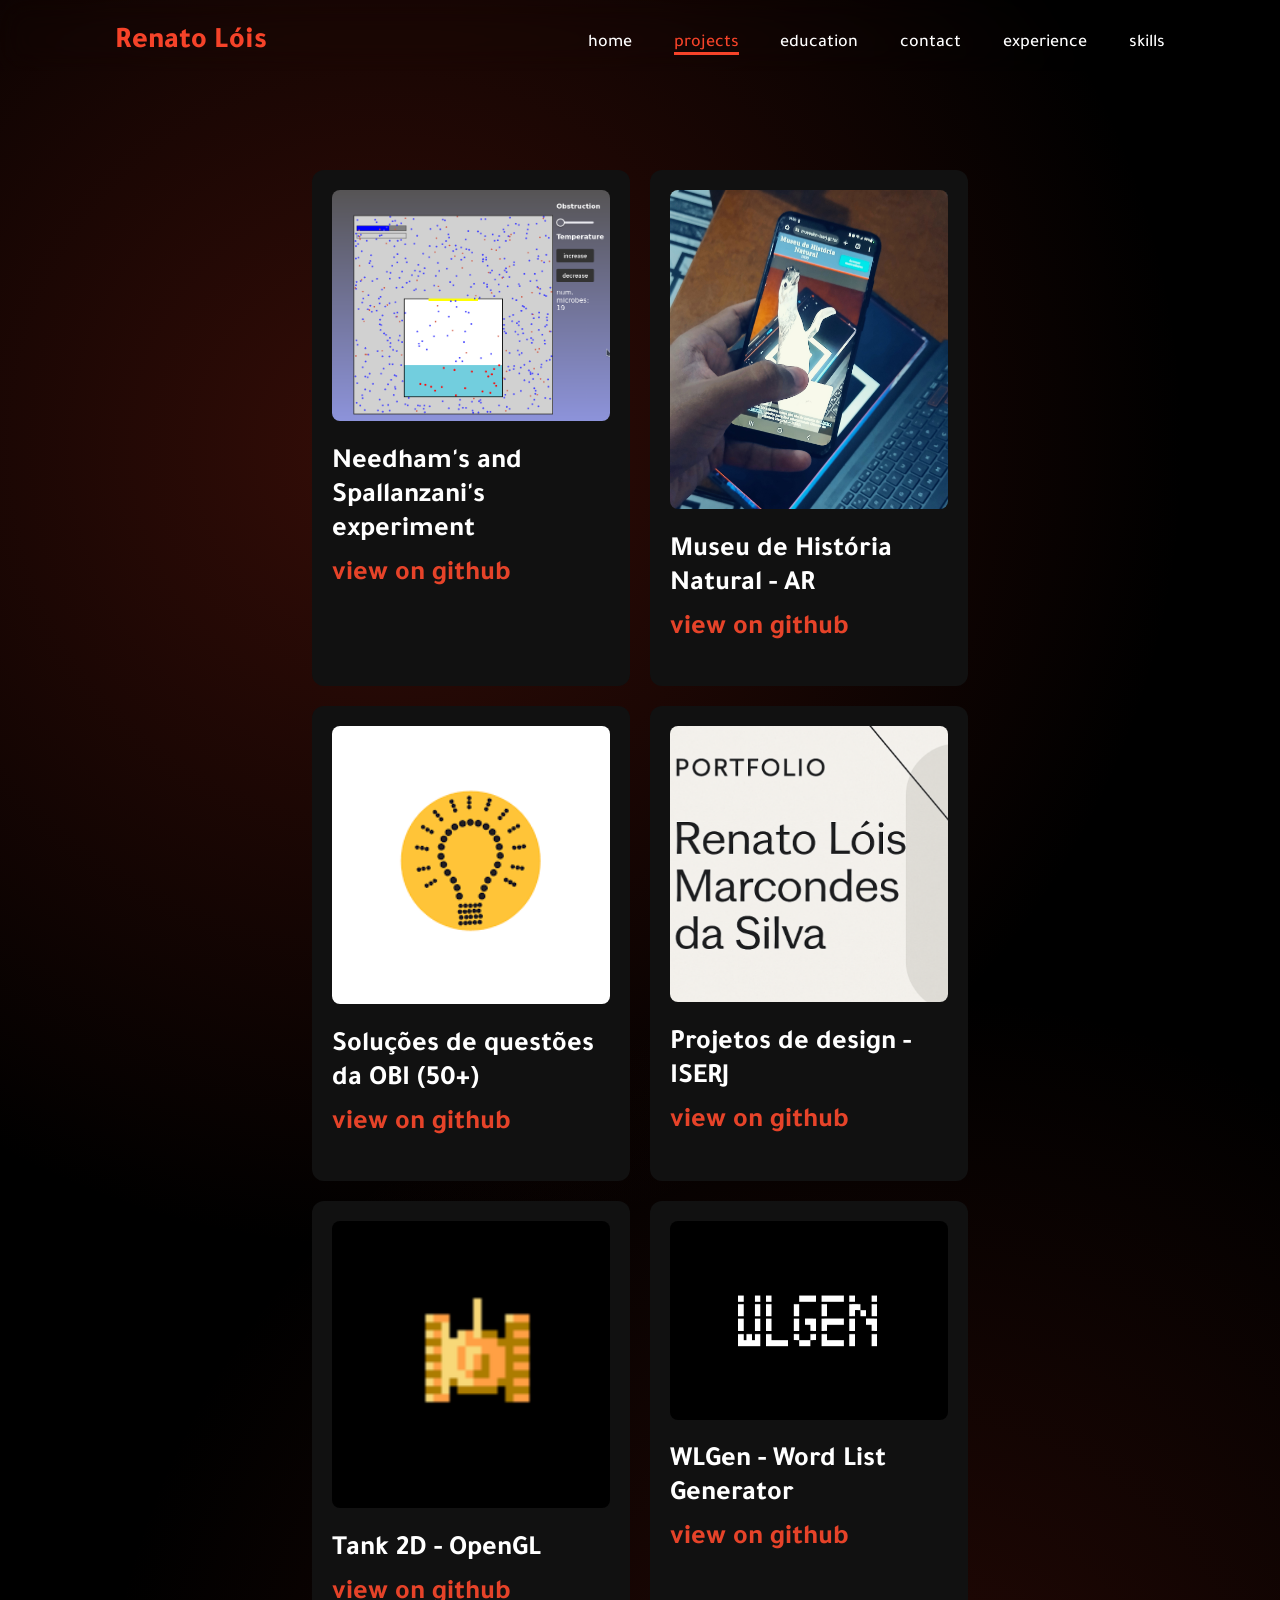
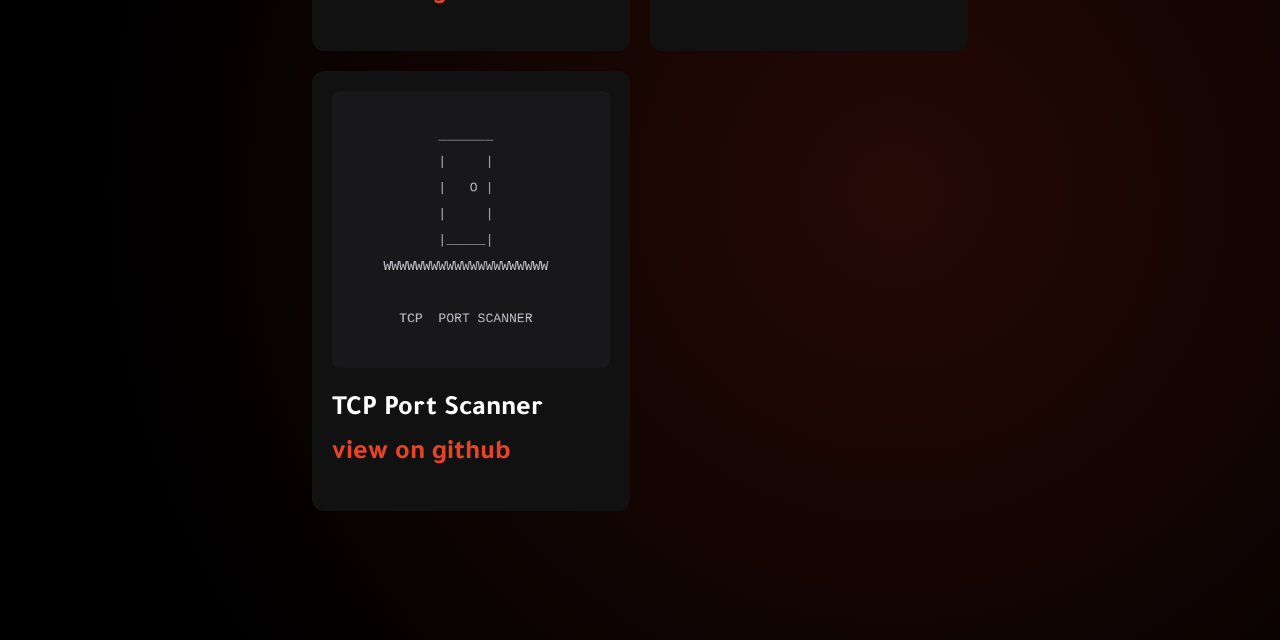
==== projects.html @ 10669de3 "uploading" ====
<!doctype html>
<html lang="en">
  <head>
    <meta charset="utf-8">
    <meta name="viewport" content="width=device-width, initial-scale=1">
    <title></title>
    <link href="css/style.css" rel="stylesheet">
    <link rel="stylesheet" href="https://cdnjs.cloudflare.com/ajax/libs/font-awesome/6.5.1/css/all.min.css">
  </head>
  <body>
    <header>
      <a href="#" class="logo">Renato Lóis</a>
      <i class="fa-solid fa-bars menu-toggle" id="menu-toggle"></i>
      <nav>
        <a href="index.html">home</a>
        <a href="projects.html" class="active">projects</a>
        <a href="education.html">education</a>
        <a href="contact.html">contact</a>
        <a href="experience.html">experience</a>
        <a href="skills.html">skills</a>
      </nav>
    </header>
    <section class="home background-effect">
      <div class="home-content">
        <div class="projects">
          <div class="project-card">
            <img src="img/ned-spa.png" alt="project preview">
            <h3>Needham's and Spallanzani's experiment</p>
            <a href="http://github.com/renatolois/needham-spallanzani-experiment-simulation/" target="_blank">view on github</a>
          </div>
          <div class="project-card">
            <img src="img/museuhn.jpg" alt="project preview">
            <h3>Museu de História Natural - AR</p>
            <a href="https://github.com/renatolois/museuhn-iserj" target="_blank">view on github</a>
          </div>
          <div class="project-card">
            <img src="img/obi.png" alt="project preview">
            <h3>Soluções de questões da OBI (50+)</p>
            <a href="https://github.com/renatolois/questoes-obi" target="_blank">view on github</a>
          </div>
          <div class="project-card">
            <img src="img/design-iserj.png" alt="project preview">
            <h3>Projetos de design - ISERJ</p>
            <a href="https://github.com/renatolois/portfolio-design-iserj" target="_blank">view on github</a>
          </div>
          <div class="project-card">
            <img src="img/tank-opengl.png" alt="project preview">
            <h3>Tank 2D - OpenGL</p>
            <a href="https://github.com/renatolois/tank-opengl" target="_blank">view on github</a>
          </div>
          <div class="project-card">
            <img src="img/wlgen.png" alt="project preview">
            <h3>WLGen - Word List Generator</p>
            <a href="https://github.com/renatolois/wlgen" target="_blank">view on github</a>
          </div>
          <div class="project-card">
            <img src="img/tcp-port-scanner.png" alt="project preview">
            <h3>TCP Port Scanner</p>
            <a href="https://github.com/renatolois/tcp-port-scanner" target="_blank">view on github</a>
          </div>
        </div>
      </div>
    </section>
    <script src="js/menu.js"></script>
  </body>
</html>
---- css/style.css ----
/* Tajawal Font */
@import url('https://fonts.googleapis.com/css2?family=Tajawal:wght@200;300;400;500;700;800;900&display=swap');

:root {
  --primary-color: #f64329;
  --secondary-color: #ff5050;
}

* {
  margin: 0;
  padding: 0;
  box-sizing: border-box;
  text-decoration: none;
  border: none;
  outline: none;
  font-family: "Tajawal";
}

html {
  font-size: 62.25%;
}

body {
  width: 100%;
  min-height: 100vh;
  overflow-x: hidden;
  background-color: #000000;
  color: #ffffff;
}

header {
  background-color: rgba(0, 0, 0, 0.8);
  backdrop-filter: blur(15px);
  position: fixed;
  top: 0;
  left: 0;
  width: 100%;
  padding: 1rem 9%;
  padding-top: 25px;
  background-color: transparent;
  filter: drop-shadow(10px);
  display: flex;
  justify-content: space-between;
  align-items: center;
  z-index: 100;
}

.logo {
  font-size: 3rem;
  color: var(--primary-color);
  font-weight: 800;
  cursor: pointer;
  transition: 0.5s ease;
}

.logo:hover {
  transform: scale(1.1);
}

nav a {
  font-size: 1.8rem;
  color: #ffffff;
  margin-left: 4rem;
  font-weight: 500;
  transition: 0.3s ease;
  border-bottom: 3px solid transparent;
}

a:hover, a.active {
  color: var(--primary-color);
  border-bottom: 3px solid var(--primary-color);
}

section {
 min-height: 100vh;
 padding: 5rem 9% 5rem;
}

.home {
  display: flex;
  justify-content: center;
  align-items: center;
  gap: 8rem;
  background-color: #000000;
}

.home.background-effect {
  background:
    radial-gradient(circle at 30% 20%, rgba(150,37,21,0.35), transparent 40%),
    radial-gradient(circle at 70% 80%, rgba(150,37,21,0.25), transparent 40%),
    #000;
}

.home-content {
  margin-top: 4rem;
}

.home-content h1.experience {
  margin-top: 4rem;
}

.home-content h1 {
  margin-bottom: 1.5rem;
  font-size: 6rem;
  font-weight: 700;
}

.home-content h3 {
  font-size: 3.5rem;
  margin-bottom: 2rem;
}

.home-content p {
  font-size: 2.3rem;
}

.name {
  font-weight: 800;
}

span {
  color: var(--primary-color);
}

.home-img {
  position: relative;
  width: 45vw;
  aspect-ratio: 1/1;
  border-radius: 50%;
}

.home-img img {
  position: absolute;
  top: 50%;
  left: 50%;
  width: auto;
  height: 100%;
  border-radius: 50%;
  transform: translate(-50%, -50%);
  box-shadow: 0 0 25px solid var(--primary-color);
  transition: 0.6s ease;

  opacity: 0;
  filter: blur(16px);
  display: block;
  object-fit: cover;
}

.home-img img.active {
  opacity: 1;
  filter: blur(0);
}

.home-img img:hover {
  font-size: 1.8rem;
  font-weight: 500;
}

.social-icons a {
  display: inline-flex;
  justify-content: center;
  align-items: center;
  width: 4rem;
  height: 4rem;
  background-color: transparent;
  border: 0.2rem solid var(--primary-color);
  font-size: 2rem;
  border-radius: 50%;
  margin: 3rem 1.5rem 3rem 0;
  transition: 0.3s ease;
  color: var(--primary-color);
}

.social-icons a:hover {
  color: #000000;
  background-color: var(--primary-color);
  transform: scale(1.3) translateY(-5px);
  box-shadow: 0 0 25px var(--primary-color);
}

.btn {
  display: inline-block;
  padding: 1rem 2.8rem;
  background-color: #000000;
  border-radius: 4rem;
  font-size: 1.6rem;
  color: var(--primary-color);
  letter-spacing: 0.3rem;
  font-weight: 600;
  border: 2px solid var(--primary-color);
  transition: 0.3s ease;
  cursor: pointer;
}

.btn:hover {
  transform: scale3d(1.03);
  background-color: var(--primary-color);
  color: #000000;
  box-shadow: 0 0 25px var(--primary-color);
}

.typing-text {
  font-size: 34px;
  font-weight: 600;
  min-width: 280px;
}

.typing-text span {
  position: relative;
}

.typing-text span::before {
  content: "software developer";
  color: var(--primary-color);
  animation: words 20s infinite;
}

.typing-text span::after {
  content: "";
  right: -8;
  top: -23%;
  background-color: #000000;
  position: absolute;
  width: calc(100% + 8px);
  height: 100%;
  border-left: 3px solid #000000;
  animation: cursor 0.7s infinite;
  transform: translateX(0.3rem);
}

#menu-toggle {
  display: none;
  font-size: 3rem;
  color: var(--primary-color);
  cursor: pointer;
}

.contact-icons {
  display: flex;
  flex-wrap: wrap;
  gap: 2rem;
  margin-top: 2rem;
}

.contact-icons a {
  display: flex;
  align-items: center;
  gap: 0.8rem;
  font-size: 1.8rem;
  color: var(--primary-color);
  transition: 0.3s ease;
}

.contact-icons a:hover {
  transform: scale(1.1);
  color: #fff;
}

.education-list {
  display: flex;
  flex-direction: column;
  gap: 2rem;
  margin-top: 2rem;
}

.education-item h3 {
  font-size: 2rem;
  color: var(--primary-color);
  margin-bottom: 0.5rem;
}

.education-item span {
  font-size: 1.6rem;
  color: #ffffff;
}

.skills-list {
  display: flex;
  flex-wrap: wrap;
  gap: 4rem;
  padding: 5rem 9%;
  justify-content: center;
  min-width: 280px;
}

.skill-category {
  background-color: #161616;
  border: 2px solid var(--primary-color);
  border-radius: 1rem;
  padding: 2rem;
  width: 300px;
  box-shadow: 0 0 20px rgba(183, 75, 75, 0.5);
  transition: transform 0.3s ease, box-shadow 0.3s ease;
}

.skill-category:hover {
  transform: translateY(-5px) scale(1.02);
  box-shadow: 0 0 30px var(--primary-color);
}

.skill-category h3 {
  color: var(--primary-color);
  font-size: 2rem;
  margin-bottom: 1rem;
  text-align: center;
}

.skill-category span {
  color: #ffffff;
  font-size: 1.6rem;
  line-height: 1.5;
  display: block;
  text-align: center;
}

@media(max-width: 1000px) {
  .home {
    gap: 4rem;
  }
}

@media(max-width: 895px) {
  header {
    margin-top: 0;
    padding-top: 25px;
    border-bottom: 2px solid var(--primary-color);
  }

  .home.home.background-effect {
    background: #000000;
  }

  nav {
    display: none;
  }

  nav.active {
    display: flex;
    position: absolute;
    right: 0;
    max-height: 70vh;
    width: 40%;
    border-left: 3px solid var(--primary-color);
    border-bottom: 3px solid var(--primary-color);
    border-bottom-left-radius: 2rem;
    padding: 1rem solid;
    background-color: #000000;
    border-top: 0.1rem solid rgba(0, 0, 0, 0.1);
    flex-direction: column;
    align-items: center;
    justify-content: center;
    top: 100%;
    overflow-y: scroll;
  }

  #menu-toggle {
    display: block;
    font-size: 3rem;
    color: var(--primary-color);
    cursor: pointer;
  }

  nav a {
    display: block;
    font-size: 2rem;
    margin: 0.5rem 0;
  }

  nav a:hover, nav a.active {
    padding: 1rem;
    border-radius: 0.5rem;
    border-bottom: 0.5rem solid var(--primary-color);
  }

  .home {
    flex-direction: column;
    margin: 5rem 4rem;
  }

  .home-content {
    z-index: 50;
  }

  .home-content h3 {
    font-size: 2.5rem;
  }

  .home-content h1 {
    font-size: 5rem;
  }

  .home-img img {
    width: 40vw;
    margin-top: 4rem;
  }

  .projects {
    grid-template-columns: repeat(1, 1fr);
  }
}

@keyframes cursor {
  to {
    border-left: 3px solid var(--primary-color);
  }
}

@keyframes words {
  0%, 20% {
    content: "Systems Developer";
  }
  21%, 40% {
    content: "Low-Level Programmer";
  }
  41%, 60% {
    content: "Backend Architect";
  }
  61%, 80% {
    content: "Algorithmic Thinker";
  }
  81%, 100% {
    content: "Security-Oriented Dev";
  }
}

@media (max-width: 1000px) {
  .skills-list {
    flex-direction: column;
    align-items: center;
    gap: 3rem;
  }
  
  .skill-category {
    width: 80%;
  }
}

.ascii-arts {
  position: fixed;
  top: 0;
  left: 0;
  width: 100%;
  height: 100%;
  color: rgba(183, 75, 75, 0.5);
  font-size: 1.5rem;
  pointer-events: none;
  z-index: 1;
  display: flex;
  justify-content: center;
  align-items: center;
  text-align: center;
  transition: opacity 1s ease;
  white-space: pre;
}

.exp-item {
  margin-bottom: 2rem;
  padding: 1rem 1.2rem;
  border-left: 2px solid #b74b4b;
  background-color: rgba(5, 5, 5, 0.5);
  transition: transform 0.2s ease, background 0.2s ease;
}

.exp-item:hover {
  transform: translateX(6px);
  background: rgba(183, 75, 75, 0.08);
}

.exp-item h3 {
  margin-bottom: 0.4rem;
  color: #ffffff;
  font-size: 1.4rem;
}

.exp-item p {
  color: #cfcfcf;
  line-height: 1.6;
}

.projects {
  padding: 80px 10%;
  color: white;
  display: grid;
  grid-template-columns: repeat(2, 1fr);
  gap: 2rem;
}

.project-card {
  background: #111;
  border-radius: 12px;
  padding: 20px;
  max-width: 400px;
}

.project-card img {
  width: 100%;
  border-radius: 8px;
  margin-bottom: 2rem;
}

.project-card h3 {
  font-size: 2.8rem;
}

.project-card a {
  display: inline-block;
  margin-top: 10px;
  color: #e64329;
}
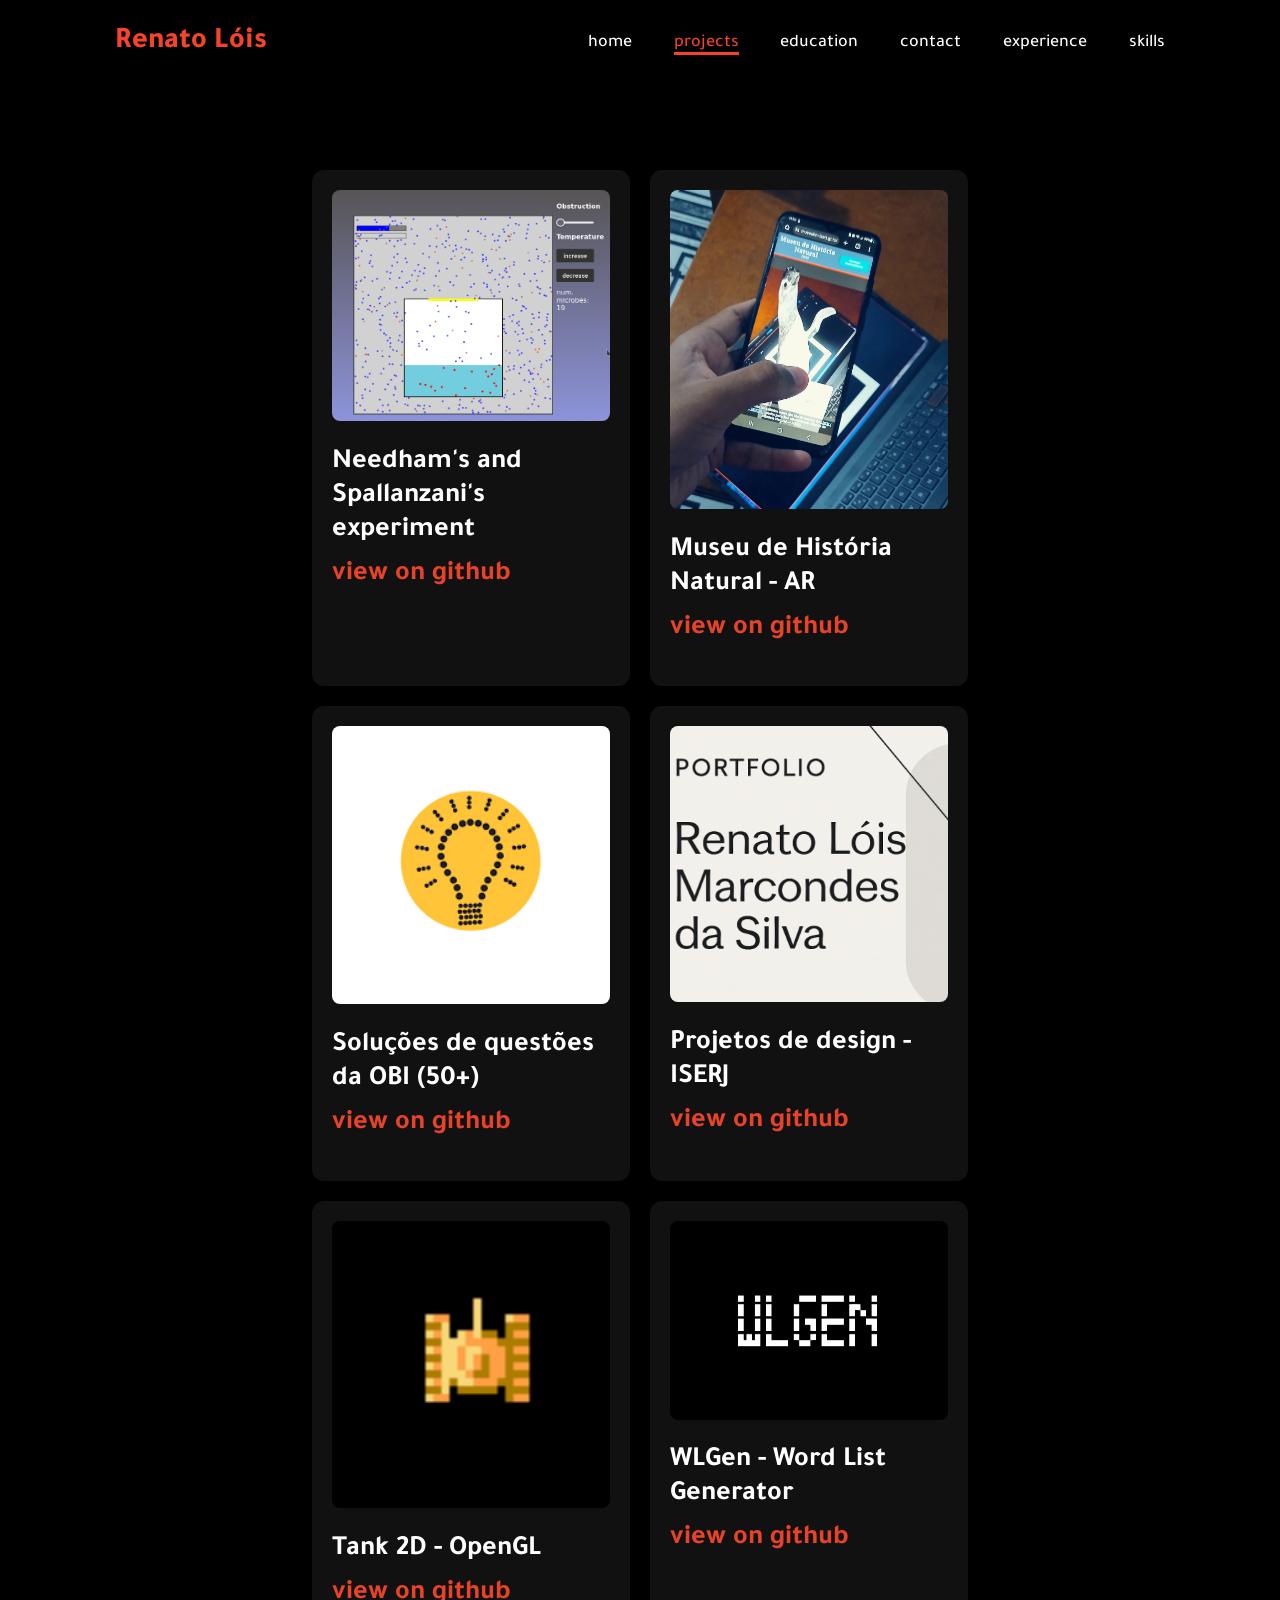
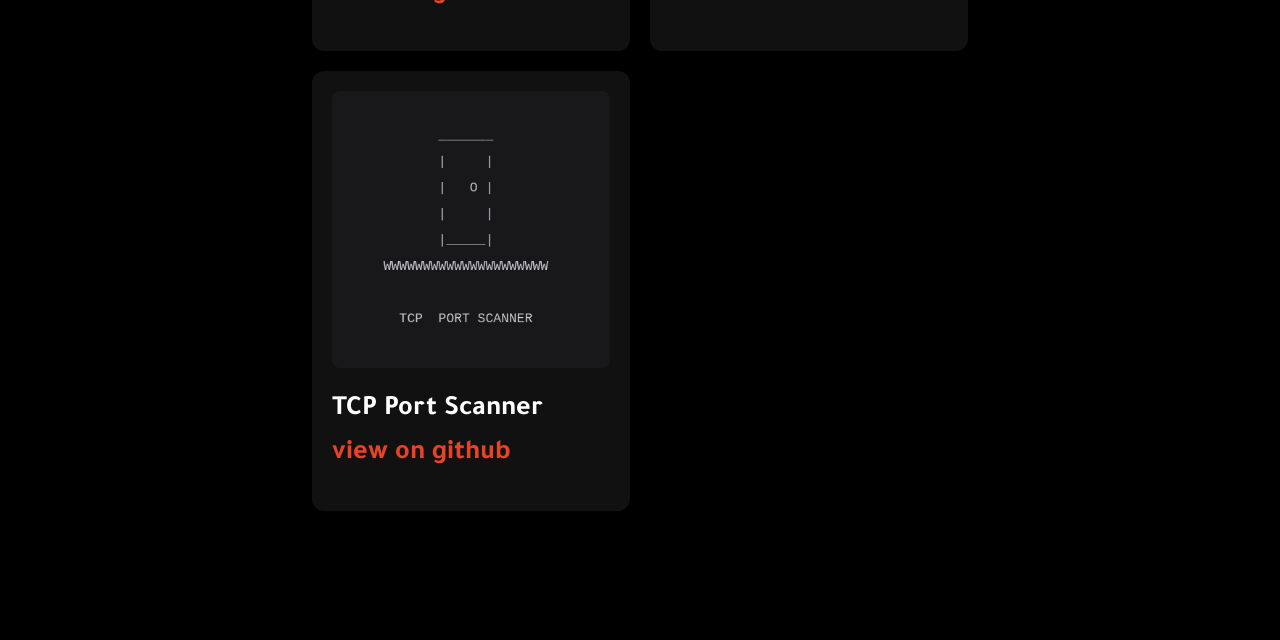
==== commit 49ca322b: "Update projects.html removed background effect in projects" ====
--- a/projects.html
+++ b/projects.html
@@ -20,7 +20,7 @@
         <a href="skills.html">skills</a>
       </nav>
     </header>
-    <section class="home background-effect">
+    <section class="home">
       <div class="home-content">
         <div class="projects">
           <div class="project-card">
